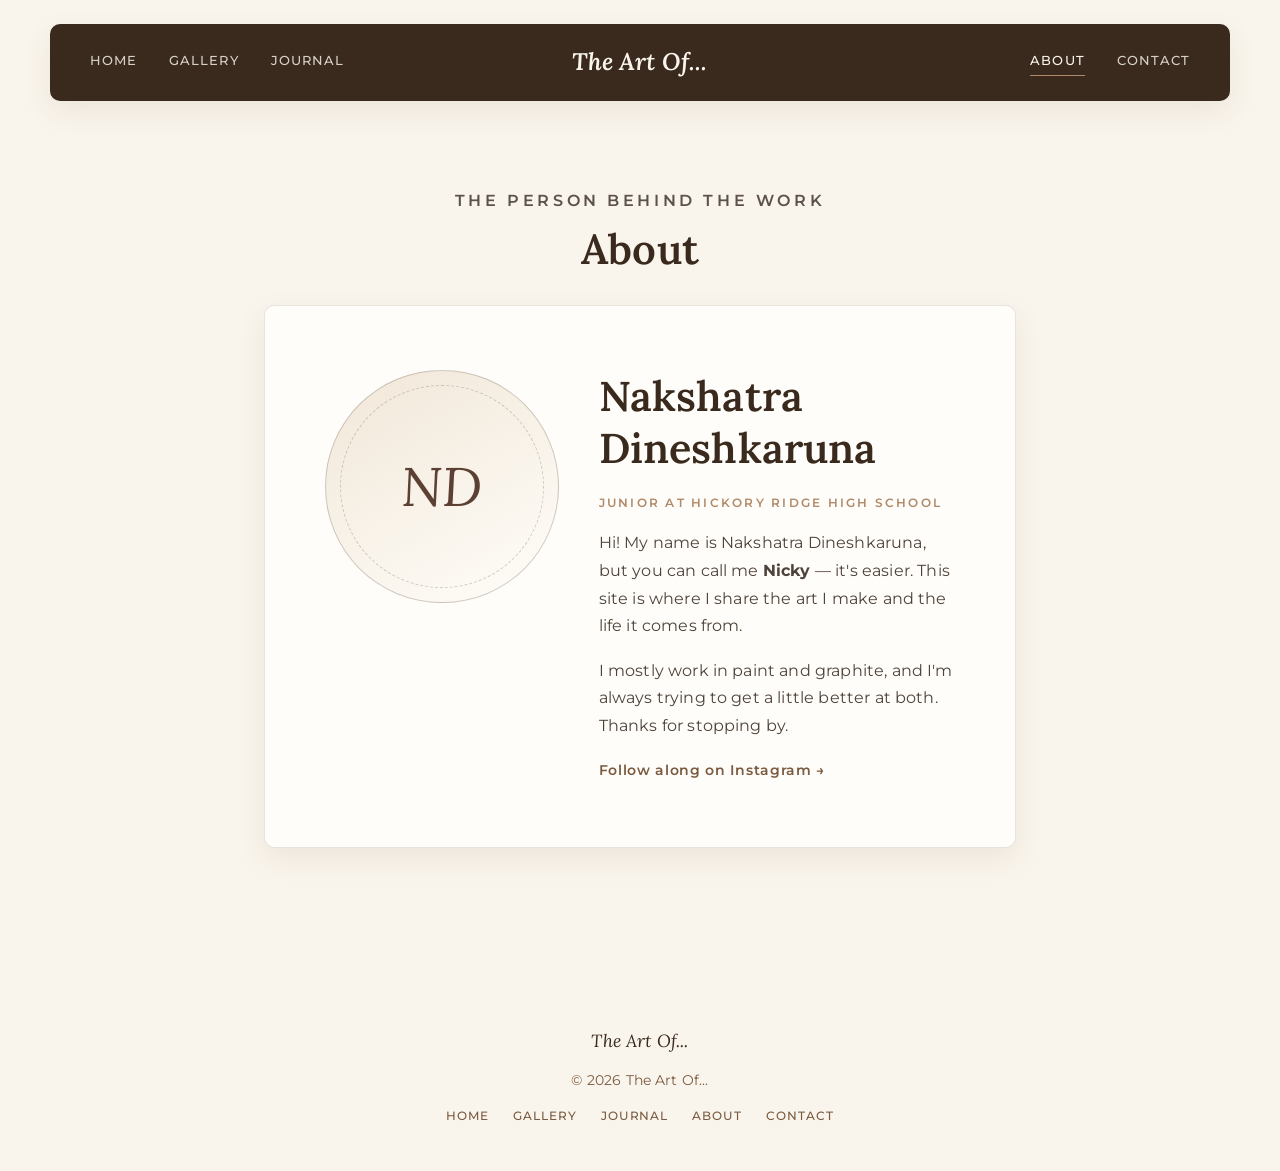
==== about.html @ 73129001 "Revamped Site Change from balance sheet to the art of under claudes interpretation" ====
<!DOCTYPE html>
<html lang="en">
<head>
    <meta charset="UTF-8">
    <meta name="viewport" content="width=device-width, initial-scale=1.0">
    <title>About | The Art Of...</title>
    <meta name="description" content="About the person behind The Art Of...">
    <link rel="icon" href="data:image/svg+xml,%3Csvg xmlns='http://www.w3.org/2000/svg' viewBox='0 0 64 64'%3E%3Crect width='64' height='64' rx='12' fill='%233A2A1E'/%3E%3Cpath d='M16 44c8-20 20-28 32-28-4 12-12 24-32 28z' fill='none' stroke='%23FAF5EC' stroke-width='3'/%3E%3Ccircle cx='20' cy='46' r='3' fill='%23FAF5EC'/%3E%3C/svg%3E">
    <link rel="stylesheet" href="style.css">
    <link rel="preconnect" href="https://fonts.googleapis.com">
    <link rel="preconnect" href="https://fonts.gstatic.com" crossorigin>
    <link href="https://fonts.googleapis.com/css2?family=Lora:ital,wght@0,500;0,600;1,600&family=Montserrat:wght@400;500;600&display=swap" rel="stylesheet">
</head>
<body>
    <div class="ambient"></div>

    <header>
        <nav class="nav-left">
            <a href="home.html" data-cms="Site / Nav Home">Home</a>
            <a href="gallery.html" data-cms="Site / Nav Gallery">Gallery</a>
            <a href="journal.html" data-cms="Site / Nav Journal">Journal</a>
        </nav>

        <div class="logo">The Art Of...</div>

        <nav class="nav-right">
            <a href="about.html" class="active" data-cms="Site / Nav About">About</a>
            <a href="contact.html" data-cms="Site / Nav Contact">Contact</a>
        </nav>
    </header>

    <main class="explore-container">
        <div class="explore-header reveal">
            <p class="section-kicker" data-cms="About / Kicker">The Person Behind The Work</p>
            <h1 data-cms="About / Page Title">About</h1>
        </div>

        <section class="team-profile-section reveal">
            <div class="hero-section">
                <div class="hero-image-container">
                    <!-- Shows a monogram by default. Add a "Photo URL" in the About tab to swap in a real photo. -->
                    <div class="monogram" id="about-monogram"><span data-cms="About / Initials">ND</span></div>
                    <img
                        class="about-photo is-hidden"
                        id="about-photo"
                        data-cms-src="About / Photo URL"
                        data-cms-fallback-hide="#about-monogram"
                        alt="Portrait"
                    >
                </div>

                <div class="hero-text-block" style="text-align: left;">
                    <h2 data-cms="About / Name">Nakshatra Dineshkaruna</h2>
                    <p class="accent-text" style="color: var(--tan); margin-bottom: 10px;" data-cms="About / Role">Junior at Hickory Ridge High School</p>

                    <p class="hero-description" data-cms="About / Bio Paragraph 1">
                        Hi! My name is Nakshatra Dineshkaruna, but you can call me <strong>Nicky</strong> —
                        it's easier. This site is where I share the art I make and the life it comes from.
                    </p>

                    <p class="hero-description" data-cms="About / Bio Paragraph 2">
                        I mostly work in paint and graphite, and I'm always trying to get a little
                        better at both. Thanks for stopping by.
                    </p>

                    <div class="read-more">
                        <a href="https://instagram.com/n_art2025" target="_blank" class="link-arrow" data-cms-href="About / Instagram URL">
                            <span data-cms="About / Instagram Text">Follow along on Instagram →</span>
                        </a>
                    </div>
                </div>
            </div>
        </section>
    </main>

    <footer>
        <p class="footer-mark">The Art Of...</p>
        <p>© 2026 The Art Of...</p>
        <nav>
            <a href="home.html" data-cms="Site / Nav Home">Home</a>
            <a href="gallery.html" data-cms="Site / Nav Gallery">Gallery</a>
            <a href="journal.html" data-cms="Site / Nav Journal">Journal</a>
            <a href="about.html" data-cms="Site / Nav About">About</a>
            <a href="contact.html" data-cms="Site / Nav Contact">Contact</a>
        </nav>
    </footer>

    <script src="script.js"></script>
</body>
</html>
---- style.css ----
/* ==========================================================================
   THE ART OF... — design system
   Warm, editorial, handmade-but-considered. Built to feel timeless, not trendy.
   ========================================================================== */

:root {
    /* Palette */
    --cream:        #FAF5EC;
    --cream-deep:   #F1E7D8;
    --paper:        #FFFDF9;
    --espresso:     #3A2A1E;
    --coffee:       #5C4033;
    --coffee-mid:   #7A5A40;
    --tan:          #B08968;
    --sage:         #3D4E40;
    --ink:          #362A21;
    --line:         rgba(58, 42, 30, 0.12);
    --line-strong:  rgba(58, 42, 30, 0.22);
    --shadow-soft:  0 10px 30px rgba(58, 42, 30, 0.08);
    --shadow-lift:  0 18px 40px rgba(58, 42, 30, 0.14);

    /* Type */
    --font-display: 'Lora', Georgia, serif;
    --font-body: 'Montserrat', 'Helvetica Neue', Arial, sans-serif;

    /* Rhythm */
    --radius: 4px;
    --radius-lg: 10px;
    --max-width: 1180px;
}

/* ------------------------------------------------------------------ */
/* RESET & BASE                                                        */
/* ------------------------------------------------------------------ */
* { box-sizing: border-box; }

html {
    scroll-behavior: smooth;
}

html, body {
    margin: 0;
    padding: 0;
    min-height: 100%;
    display: flex;
    flex-direction: column;
    background-color: var(--cream);
}

body {
    color: var(--ink);
    font-family: var(--font-body);
    font-weight: 400;
    line-height: 1.7;
    letter-spacing: 0.01em;
    position: relative;
    overflow-x: hidden;
}

img { max-width: 100%; display: block; }
a { color: inherit; }

h1, h2, h3 {
    font-family: var(--font-display);
    font-weight: 600;
    color: var(--espresso);
    line-height: 1.25;
    margin: 0 0 0.5em;
}

::selection {
    background: var(--tan);
    color: var(--paper);
}

.is-hidden { display: none !important; }

/* ------------------------------------------------------------------ */
/* AMBIENT TEXTURE — soft, still, never distracting                    */
/* ------------------------------------------------------------------ */
.ambient {
    position: fixed;
    inset: 0;
    z-index: -1;
    pointer-events: none;
    background-image:
        radial-gradient(ellipse 60% 45% at 8% 0%, rgba(176, 137, 104, 0.16), transparent 60%),
        radial-gradient(ellipse 55% 40% at 100% 12%, rgba(61, 78, 64, 0.10), transparent 60%),
        radial-gradient(ellipse 50% 40% at 15% 100%, rgba(92, 64, 51, 0.10), transparent 60%);
}

/* A single, faint ring watermark — like a stain left on a studio table */
.ambient::after {
    content: "";
    position: absolute;
    top: 62%;
    right: -6%;
    width: 420px;
    height: 420px;
    border-radius: 50%;
    border: 22px solid rgba(92, 64, 51, 0.045);
}

/* ------------------------------------------------------------------ */
/* HEADER & NAVIGATION                                                  */
/* ------------------------------------------------------------------ */
header {
    background-color: var(--espresso);
    display: flex;
    justify-content: space-between;
    align-items: center;
    padding: 18px 40px;
    max-width: var(--max-width);
    width: calc(100% - 40px);
    margin: 24px auto 10px;
    border-radius: var(--radius-lg);
    box-shadow: var(--shadow-soft);
}

.nav-left, .nav-right, .logo {
    flex: 1;
    display: flex;
    align-items: center;
}

.logo {
    justify-content: center;
    font-family: var(--font-display);
    font-style: italic;
    font-weight: 600;
    font-size: 1.5rem;
    color: var(--cream);
    white-space: nowrap;
    padding: 0 20px;
}

.nav-left { justify-content: flex-start; gap: 32px; }
.nav-right { justify-content: flex-end; gap: 32px; }

nav a {
    text-decoration: none;
    color: rgba(250, 245, 236, 0.82);
    font-family: var(--font-body);
    font-size: 0.82rem;
    font-weight: 500;
    letter-spacing: 0.08em;
    text-transform: uppercase;
    white-space: nowrap;
    position: relative;
    padding-bottom: 4px;
    transition: color 0.25s ease;
}

nav a::after {
    content: "";
    position: absolute;
    left: 0;
    bottom: 0;
    width: 0;
    height: 1px;
    background: var(--tan);
    transition: width 0.25s ease;
}

nav a:hover,
nav a.active {
    color: var(--cream);
}

nav a:hover::after,
nav a.active::after {
    width: 100%;
}

@media (max-width: 720px) {
    header {
        flex-wrap: wrap;
        gap: 14px;
        padding: 18px 24px;
    }
    .logo { order: -1; flex-basis: 100%; padding: 0 0 8px; }
    .nav-left, .nav-right { flex: none; gap: 20px; }
}

/* ------------------------------------------------------------------ */
/* SHARED TEXT UTILITIES                                                */
/* ------------------------------------------------------------------ */
.accent-text {
    font-family: var(--font-body);
    font-size: 0.78rem;
    font-weight: 600;
    letter-spacing: 0.18em;
    text-transform: uppercase;
    color: var(--tan);
    margin: 0 0 14px;
}

.section-kicker {
    display: inline-block;
    font-family: var(--font-body);
    font-size: 0.72rem;
    font-weight: 600;
    letter-spacing: 0.22em;
    text-transform: uppercase;
    color: var(--coffee-mid);
    margin-bottom: 10px;
}

.rule {
    width: 56px;
    height: 2px;
    background: var(--tan);
    border: none;
    margin: 18px auto;
}

.rule.left { margin: 18px 0; }

/* Buttons & links styled like a button */
.btn {
    display: inline-block;
    padding: 14px 34px;
    border: 1px solid var(--espresso);
    border-radius: 2px;
    text-decoration: none;
    color: var(--espresso);
    font-family: var(--font-body);
    font-size: 0.78rem;
    font-weight: 600;
    letter-spacing: 0.14em;
    text-transform: uppercase;
    transition: background-color 0.35s ease, color 0.35s ease;
}

.btn:hover {
    background-color: var(--espresso);
    color: var(--cream);
}

.read-more a, .link-arrow {
    display: inline-flex;
    align-items: center;
    gap: 6px;
    text-decoration: none;
    color: var(--coffee-mid);
    font-weight: 600;
    font-size: 0.85rem;
    letter-spacing: 0.05em;
    border-bottom: 1px solid transparent;
    transition: border-color 0.3s ease, gap 0.3s ease;
}

.read-more a:hover, .link-arrow:hover {
    border-color: var(--coffee-mid);
    gap: 10px;
}

/* ------------------------------------------------------------------ */
/* SCROLL REVEAL                                                       */
/* ------------------------------------------------------------------ */
.reveal {
    opacity: 0;
    transform: translateY(18px);
    transition: opacity 0.8s ease, transform 0.8s ease;
}

.reveal.is-visible {
    opacity: 1;
    transform: translateY(0);
}

/* ------------------------------------------------------------------ */
/* HERO SECTION (Home)                                                  */
/* ------------------------------------------------------------------ */
.hero-section {
    max-width: var(--max-width);
    margin: 30px auto;
    padding: 64px 60px;
    background-color: var(--paper);
    border: 1px solid var(--line);
    box-shadow: var(--shadow-soft);
    border-radius: var(--radius-lg);
    display: flex;
    justify-content: space-between;
    align-items: center;
    gap: 40px;
}

.hero-image-container {
    flex-basis: 38%;
    position: relative;
}

.cup-illustration {
    width: 100%;
    height: auto;
    display: block;
    filter: drop-shadow(6px 10px 18px rgba(58, 42, 30, 0.12));
}

.hero-text-block {
    flex-basis: 58%;
}

.hero-text-block h2 {
    font-size: 2.6rem;
    margin-bottom: 18px;
}

.hero-description {
    font-size: 1.02rem;
    color: var(--ink);
    opacity: 0.88;
    max-width: 46ch;
}

@media (max-width: 860px) {
    .hero-section {
        flex-direction: column;
        padding: 48px 28px;
        text-align: center;
    }
    .hero-image-container { flex-basis: 60%; max-width: 260px; }
    .hero-description { max-width: 100%; }
}

/* ------------------------------------------------------------------ */
/* RECENT JOURNAL ENTRIES (Home)                                        */
/* ------------------------------------------------------------------ */
.recent-section {
    max-width: var(--max-width);
    margin: 10px auto 40px;
    padding: 0 40px;
    text-align: center;
}

.recent-grid {
    display: grid;
    grid-template-columns: repeat(3, 1fr);
    gap: 26px;
    margin-top: 34px;
    text-align: left;
}

.post-card {
    background: var(--paper);
    border: 1px solid var(--line);
    border-radius: var(--radius);
    padding: 30px 26px;
    transition: transform 0.35s ease, box-shadow 0.35s ease;
}

.post-card:hover {
    transform: translateY(-6px);
    box-shadow: var(--shadow-lift);
}

.post-card .post-tag {
    font-size: 0.7rem;
    font-weight: 600;
    letter-spacing: 0.14em;
    text-transform: uppercase;
    color: var(--tan);
    margin-bottom: 12px;
    display: block;
}

.post-card h3 {
    font-size: 1.2rem;
    margin-bottom: 10px;
}

.post-card p {
    font-size: 0.92rem;
    color: var(--ink);
    opacity: 0.8;
    margin-bottom: 18px;
}

.post-card-note {
    margin-top: 30px;
    font-size: 0.85rem;
    color: var(--coffee-mid);
    font-style: italic;
}

@media (max-width: 900px) {
    .recent-grid { grid-template-columns: 1fr; }
}

/* ------------------------------------------------------------------ */
/* SINGLE POST PAGE                                                     */
/* ------------------------------------------------------------------ */
.post-detail-wrap {
    max-width: 720px;
    margin: 0 auto;
    text-align: center;
}

.post-detail-wrap h1 {
    font-size: 2.4rem;
}

.post-detail-date {
    color: var(--coffee-mid);
    font-size: 0.82rem;
    letter-spacing: 0.05em;
    margin-bottom: 0;
}

.post-hero-image {
    width: 100%;
    max-height: 380px;
    object-fit: cover;
    border-radius: var(--radius-lg);
    margin: 28px 0 42px;
    box-shadow: var(--shadow-soft);
}

.post-hero-fallback {
    width: 100%;
    height: 200px;
    border-radius: var(--radius-lg);
    margin: 28px 0 42px;
}

.post-body {
    text-align: left;
    font-size: 1.04rem;
}

.post-body p {
    margin-bottom: 22px;
}

/* ------------------------------------------------------------------ */
/* SHARED PAGE HEADER (Gallery / Journal / About)                       */
/* ------------------------------------------------------------------ */
.explore-container {
    padding: 60px 40px 80px;
    max-width: var(--max-width);
    margin: 0 auto;
    text-align: center;
}

.explore-header h1 {
    font-size: 2.6rem;
    margin-bottom: 12px;
}

.explore-header p {
    color: var(--ink);
    opacity: 0.8;
    margin-bottom: 8px;
    font-size: 1.02rem;
}

.explore-grid {
    display: grid;
    grid-template-columns: repeat(3, 1fr);
    gap: 30px;
    margin-top: 46px;
}

.explore-card {
    background: var(--paper);
    padding: 0 0 30px;
    border-radius: var(--radius-lg);
    box-shadow: var(--shadow-soft);
    transition: transform 0.35s ease, box-shadow 0.35s ease;
    border: 1px solid var(--line);
    overflow: hidden;
    text-align: left;
}

.explore-card:hover {
    transform: translateY(-8px);
    box-shadow: var(--shadow-lift);
}

.card-image {
    height: 150px;
    width: 100%;
    margin-bottom: 26px;
    display: flex;
    align-items: center;
    justify-content: center;
    position: relative;
}

.card-image svg { width: 46px; height: 46px; }

.tone-a { background: linear-gradient(135deg, #E7D8C3, #C9A87C); }
.tone-b { background: linear-gradient(135deg, #7A5A40, #4A3427); }
.tone-c { background: linear-gradient(135deg, #D9DCC9, #AEB9A0); }

.card-image.tone-b svg { stroke: #F1E7D8; }
.card-image.tone-a svg,
.card-image.tone-c svg { stroke: #3A2A1E; }

.explore-card h3, .explore-card p, .explore-card a {
    margin-left: 26px;
    margin-right: 26px;
}

.explore-card h3 {
    font-size: 1.25rem;
    margin-bottom: 12px;
}

.explore-card p {
    font-size: 0.92rem;
    color: var(--ink);
    opacity: 0.8;
    margin-bottom: 20px;
}

@media (max-width: 900px) {
    .explore-grid { grid-template-columns: 1fr; }
}

/* ------------------------------------------------------------------ */
/* ABOUT PAGE                                                           */
/* ------------------------------------------------------------------ */
.team-profile-section .hero-section {
    align-items: flex-start;
}

.monogram {
    width: 100%;
    aspect-ratio: 1 / 1;
    border-radius: 50%;
    background: linear-gradient(150deg, var(--cream-deep), var(--paper));
    border: 1px solid var(--line-strong);
    display: flex;
    align-items: center;
    justify-content: center;
    position: relative;
}

.monogram::before {
    content: "";
    position: absolute;
    inset: 14px;
    border-radius: 50%;
    border: 1px dashed var(--line-strong);
}

.monogram span {
    font-family: var(--font-display);
    font-style: italic;
    font-size: 3.4rem;
    color: var(--coffee);
}

.about-photo {
    width: 100%;
    aspect-ratio: 1 / 1;
    border-radius: 50%;
    object-fit: cover;
    border: 1px solid var(--line-strong);
    box-shadow: var(--shadow-soft);
}

/* ------------------------------------------------------------------ */
/* CONTACT PAGE & FORM                                                  */
/* ------------------------------------------------------------------ */
.contact-layout {
    max-width: 760px;
    margin: 0 auto;
    text-align: center;
}

.contact-form {
    text-align: left;
    margin-top: 40px;
    background: var(--paper);
    border: 1px solid var(--line);
    border-radius: var(--radius-lg);
    padding: 44px 48px;
    box-shadow: var(--shadow-soft);
}

.form-row {
    margin-bottom: 26px;
}

.form-row label {
    display: block;
    font-size: 0.75rem;
    font-weight: 600;
    letter-spacing: 0.1em;
    text-transform: uppercase;
    color: var(--coffee-mid);
    margin-bottom: 10px;
}

.form-row input,
.form-row textarea {
    width: 100%;
    border: none;
    border-bottom: 1px solid var(--line-strong);
    background: transparent;
    font-family: var(--font-body);
    font-size: 1rem;
    color: var(--ink);
    padding: 8px 2px;
    transition: border-color 0.25s ease;
}

.form-row input:focus,
.form-row textarea:focus {
    outline: none;
    border-color: var(--coffee);
}

.form-row textarea {
    resize: vertical;
    min-height: 110px;
}

/* honeypot field — hidden from real visitors, catches bots */
.hp-field {
    position: absolute;
    left: -9999px;
    width: 1px;
    height: 1px;
    overflow: hidden;
}

.form-submit {
    display: flex;
    align-items: center;
    gap: 18px;
    margin-top: 8px;
}

.form-status {
    font-size: 0.85rem;
    color: var(--sage);
}

.form-status.error { color: #A24B3C; }

.contact-divider {
    display: flex;
    align-items: center;
    gap: 16px;
    margin: 46px 0 30px;
    color: var(--coffee-mid);
    font-size: 0.75rem;
    letter-spacing: 0.14em;
    text-transform: uppercase;
}

.contact-divider::before,
.contact-divider::after {
    content: "";
    flex: 1;
    height: 1px;
    background: var(--line);
}

.contact-email-link a {
    color: var(--coffee);
    font-size: 1.3rem;
    text-decoration: none;
    font-weight: 600;
    font-family: var(--font-display);
}

.social-links-row {
    margin-top: 24px;
    display: flex;
    justify-content: center;
    gap: 26px;
}

.social-link {
    text-decoration: none;
    color: var(--coffee-mid);
    font-size: 0.82rem;
    font-weight: 600;
    letter-spacing: 0.08em;
    text-transform: uppercase;
    border-bottom: 1px solid transparent;
    transition: border-color 0.3s ease;
}

.social-link:hover { border-color: var(--coffee-mid); }

@media (max-width: 600px) {
    .contact-form { padding: 32px 24px; }
}

/* ------------------------------------------------------------------ */
/* WELCOME / LANDING PAGE (index.html)                                  */
/* ------------------------------------------------------------------ */
.welcome-body {
    background: radial-gradient(ellipse 80% 60% at 50% -10%, #F1E4D0, var(--cream) 60%);
    height: 100vh;
    overflow: hidden;
}

.welcome-overlay {
    height: 100vh;
    display: flex;
    align-items: center;
    justify-content: center;
    position: relative;
}

.welcome-content {
    text-align: center;
    padding: 40px;
    position: relative;
    z-index: 2;
}

.welcome-kicker {
    font-size: 0.75rem;
    letter-spacing: 0.3em;
    text-transform: uppercase;
    color: var(--tan);
    margin-bottom: 22px;
}

.welcome-content h1 {
    font-size: 4rem;
    font-style: italic;
    color: var(--espresso);
    margin-bottom: 14px;
}

.welcome-content p {
    font-family: var(--font-body);
    font-size: 0.95rem;
    letter-spacing: 0.08em;
    text-transform: uppercase;
    color: var(--coffee-mid);
    margin-bottom: 40px;
}

.enter-button {
    padding: 16px 44px;
    border: 1px solid var(--espresso);
    text-decoration: none;
    color: var(--espresso);
    font-family: var(--font-body);
    font-size: 0.8rem;
    font-weight: 600;
    letter-spacing: 0.14em;
    text-transform: uppercase;
    transition: background-color 0.4s ease, color 0.4s ease;
}

.enter-button:hover {
    background-color: var(--espresso);
    color: var(--cream);
}

/* Decorative brushstroke flourish, drawn purely in SVG — no external image needed */
.intro-flourish {
    position: absolute;
    top: 14%;
    left: 50%;
    transform: translateX(-50%);
    width: 90px;
    height: 60px;
    opacity: 0.6;
    z-index: 1;
}

.intro-flourish svg { width: 100%; height: 100%; }

.intro-flourish path {
    stroke: var(--tan);
    stroke-width: 2;
    fill: none;
    stroke-linecap: round;
    stroke-linejoin: round;
}

@media (max-width: 600px) {
    .welcome-content h1 { font-size: 2.6rem; }
}

/* ------------------------------------------------------------------ */
/* FOOTER                                                               */
/* ------------------------------------------------------------------ */
footer {
    text-align: center;
    padding: 50px 20px 40px;
    margin-top: auto;
    color: var(--coffee-mid);
    font-size: 0.85rem;
}

footer .footer-mark {
    font-family: var(--font-display);
    font-style: italic;
    font-size: 1.1rem;
    color: var(--espresso);
    margin-bottom: 8px;
}

footer nav {
    display: flex;
    justify-content: center;
    gap: 24px;
    margin-top: 14px;
}

footer nav a {
    text-decoration: none;
    color: var(--coffee-mid);
    font-size: 0.75rem;
    letter-spacing: 0.08em;
    text-transform: uppercase;
}

footer nav a:hover { color: var(--espresso); }

/* ------------------------------------------------------------------ */
/* GALLERY                                                              */
/* ------------------------------------------------------------------ */
.gallery-grid {
    display: grid;
    grid-template-columns: repeat(3, 1fr);
    gap: 28px;
    margin-top: 46px;
    text-align: left;
}

.gallery-card {
    margin: 0;
    background: var(--paper);
    border: 1px solid var(--line);
    border-radius: var(--radius-lg);
    overflow: hidden;
    box-shadow: var(--shadow-soft);
    cursor: pointer;
    transition: transform 0.35s ease, box-shadow 0.35s ease;
}

.gallery-card:hover {
    transform: translateY(-6px);
    box-shadow: var(--shadow-lift);
}

.gallery-card img {
    width: 100%;
    height: 240px;
    object-fit: cover;
}

.gallery-card figcaption {
    padding: 18px 20px 22px;
}

.gallery-card h3 {
    font-size: 1.1rem;
    margin-bottom: 6px;
}

.gallery-medium {
    font-size: 0.78rem;
    letter-spacing: 0.06em;
    text-transform: uppercase;
    color: var(--tan);
}

.gallery-empty-note {
    margin-top: 40px;
    color: var(--coffee-mid);
    font-style: italic;
}

@media (max-width: 900px) {
    .gallery-grid { grid-template-columns: 1fr; }
}

/* Lightbox — click a gallery piece to view it larger */
.lightbox {
    position: fixed;
    inset: 0;
    background: rgba(58, 42, 30, 0.88);
    z-index: 100;
    display: none;
    align-items: center;
    justify-content: center;
    padding: 40px 20px;
}

.lightbox.is-open { display: flex; }

.lightbox-content {
    max-width: 900px;
    max-height: 90vh;
    width: 100%;
    display: flex;
    flex-direction: column;
    align-items: center;
    gap: 18px;
}

.lightbox-content img {
    max-width: 100%;
    max-height: 65vh;
    object-fit: contain;
    border-radius: var(--radius);
    box-shadow: 0 20px 60px rgba(0, 0, 0, 0.4);
}

.lightbox-caption {
    text-align: center;
    color: var(--paper);
}

.lightbox-caption h3 {
    color: var(--paper);
    font-size: 1.3rem;
    margin-bottom: 6px;
}

.lightbox-caption .gallery-medium {
    color: var(--tan);
}

.lightbox-caption p {
    margin-top: 10px;
    color: rgba(255, 253, 249, 0.85);
    max-width: 60ch;
}

.lightbox-close {
    position: absolute;
    top: 24px;
    right: 32px;
    color: var(--paper);
    font-size: 2rem;
    line-height: 1;
    cursor: pointer;
    background: none;
    border: none;
    font-family: var(--font-body);
}
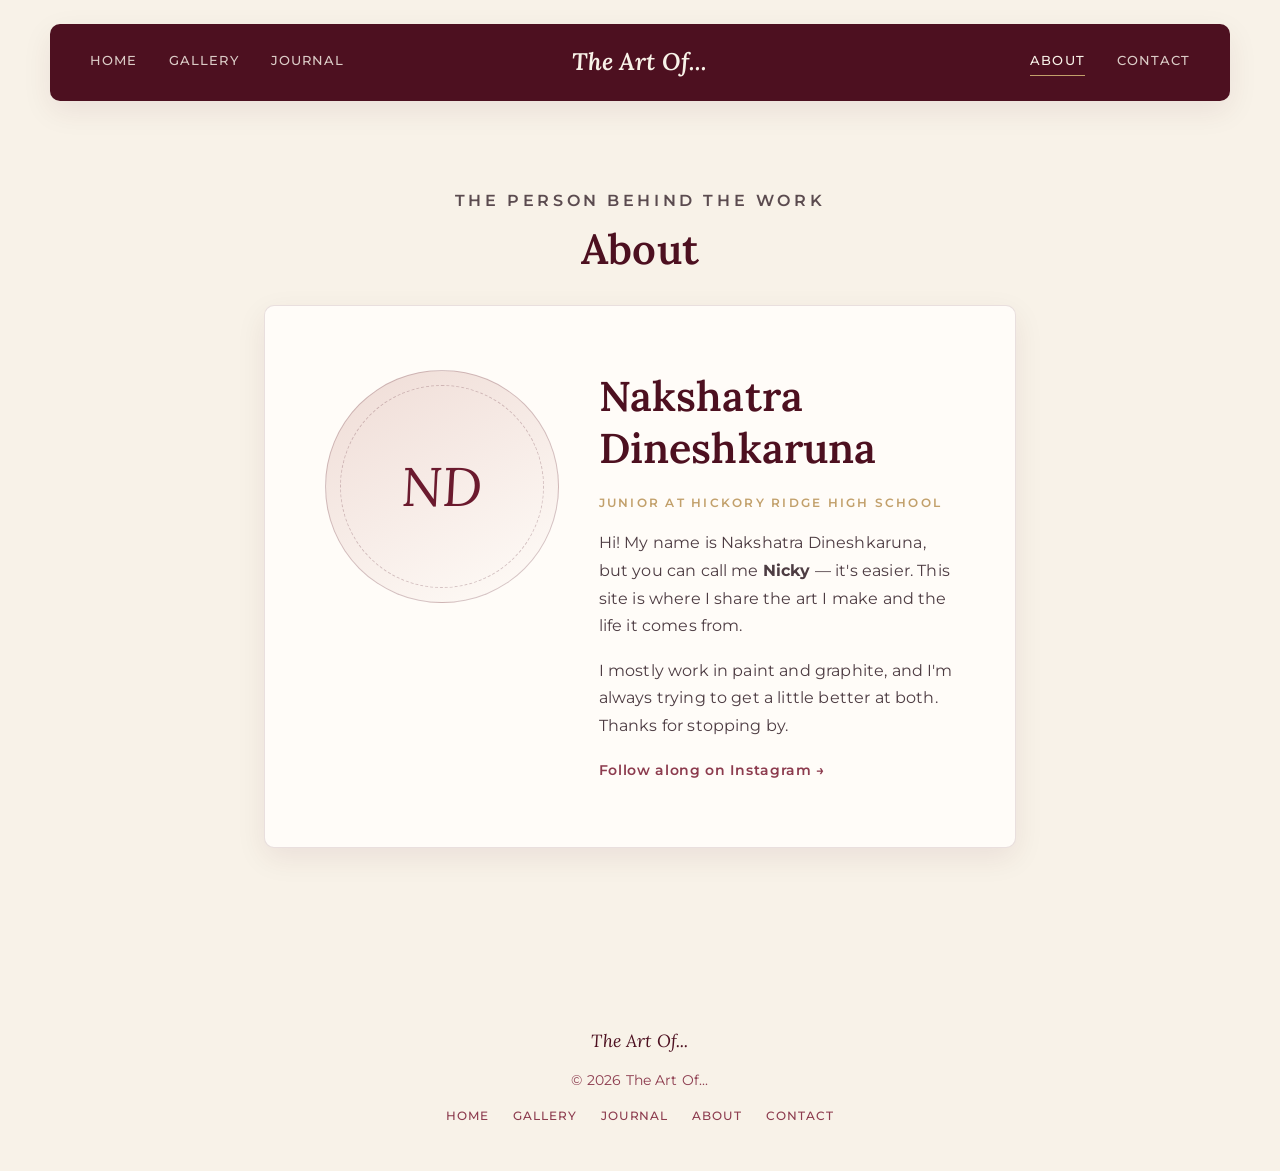
==== commit 11f53f1e: "Changed to the art off stylewise" ====
--- a/about.html
+++ b/about.html
@@ -5,7 +5,7 @@
     <meta name="viewport" content="width=device-width, initial-scale=1.0">
     <title>About | The Art Of...</title>
     <meta name="description" content="About the person behind The Art Of...">
-    <link rel="icon" href="data:image/svg+xml,%3Csvg xmlns='http://www.w3.org/2000/svg' viewBox='0 0 64 64'%3E%3Crect width='64' height='64' rx='12' fill='%233A2A1E'/%3E%3Cpath d='M16 44c8-20 20-28 32-28-4 12-12 24-32 28z' fill='none' stroke='%23FAF5EC' stroke-width='3'/%3E%3Ccircle cx='20' cy='46' r='3' fill='%23FAF5EC'/%3E%3C/svg%3E">
+    <link rel="icon" href="data:image/svg+xml,%3Csvg xmlns='http://www.w3.org/2000/svg' viewBox='0 0 64 64'%3E%3Crect width='64' height='64' rx='12' fill='%234D1020'/%3E%3Cpath d='M16 44c8-20 20-28 32-28-4 12-12 24-32 28z' fill='none' stroke='%23F8F2E8' stroke-width='3'/%3E%3Ccircle cx='20' cy='46' r='3' fill='%23F8F2E8'/%3E%3C/svg%3E">
     <link rel="stylesheet" href="style.css">
     <link rel="preconnect" href="https://fonts.googleapis.com">
     <link rel="preconnect" href="https://fonts.gstatic.com" crossorigin>
--- a/style.css
+++ b/style.css
@@ -4,20 +4,20 @@
    ========================================================================== */
 
 :root {
-    /* Palette */
-    --cream:        #FAF5EC;
-    --cream-deep:   #F1E7D8;
-    --paper:        #FFFDF9;
-    --espresso:     #3A2A1E;
-    --coffee:       #5C4033;
-    --coffee-mid:   #7A5A40;
-    --tan:          #B08968;
+    /* Palette — deep burgundy & cream, sampled from the brand wordmark */
+    --cream:        #F8F2E8;
+    --cream-deep:   #EFDCD6;
+    --paper:        #FFFCF8;
+    --espresso:     #4D1020;
+    --coffee:       #6B1A2E;
+    --coffee-mid:   #8C3B4E;
+    --tan:          #C2A06B;
     --sage:         #3D4E40;
-    --ink:          #362A21;
-    --line:         rgba(58, 42, 30, 0.12);
-    --line-strong:  rgba(58, 42, 30, 0.22);
-    --shadow-soft:  0 10px 30px rgba(58, 42, 30, 0.08);
-    --shadow-lift:  0 18px 40px rgba(58, 42, 30, 0.14);
+    --ink:          #35222A;
+    --line:         rgba(77, 16, 32, 0.12);
+    --line-strong:  rgba(77, 16, 32, 0.22);
+    --shadow-soft:  0 10px 30px rgba(77, 16, 32, 0.08);
+    --shadow-lift:  0 18px 40px rgba(77, 16, 32, 0.14);
 
     /* Type */
     --font-display: 'Lora', Georgia, serif;
@@ -84,9 +84,9 @@
     z-index: -1;
     pointer-events: none;
     background-image:
-        radial-gradient(ellipse 60% 45% at 8% 0%, rgba(176, 137, 104, 0.16), transparent 60%),
-        radial-gradient(ellipse 55% 40% at 100% 12%, rgba(61, 78, 64, 0.10), transparent 60%),
-        radial-gradient(ellipse 50% 40% at 15% 100%, rgba(92, 64, 51, 0.10), transparent 60%);
+        radial-gradient(ellipse 60% 45% at 8% 0%, rgba(194, 160, 107, 0.16), transparent 60%),
+        radial-gradient(ellipse 55% 40% at 100% 12%, rgba(140, 59, 78, 0.10), transparent 60%),
+        radial-gradient(ellipse 50% 40% at 15% 100%, rgba(107, 26, 46, 0.10), transparent 60%);
 }
 
 /* A single, faint ring watermark — like a stain left on a studio table */
@@ -98,7 +98,7 @@
     width: 420px;
     height: 420px;
     border-radius: 50%;
-    border: 22px solid rgba(92, 64, 51, 0.045);
+    border: 22px solid rgba(77, 16, 32, 0.05);
 }
 
 /* ------------------------------------------------------------------ */
@@ -490,13 +490,13 @@
 
 .card-image svg { width: 46px; height: 46px; }
 
-.tone-a { background: linear-gradient(135deg, #E7D8C3, #C9A87C); }
-.tone-b { background: linear-gradient(135deg, #7A5A40, #4A3427); }
-.tone-c { background: linear-gradient(135deg, #D9DCC9, #AEB9A0); }
-
-.card-image.tone-b svg { stroke: #F1E7D8; }
+.tone-a { background: linear-gradient(135deg, #E8D2C0, #C2A06B); }
+.tone-b { background: linear-gradient(135deg, #8C3B4E, #4D1020); }
+.tone-c { background: linear-gradient(135deg, #DEC9CD, #A8798A); }
+
+.card-image.tone-b svg { stroke: #F8F2E8; }
 .card-image.tone-a svg,
-.card-image.tone-c svg { stroke: #3A2A1E; }
+.card-image.tone-c svg { stroke: #4D1020; }
 
 .explore-card h3, .explore-card p, .explore-card a {
     margin-left: 26px;
@@ -697,7 +697,7 @@
 /* WELCOME / LANDING PAGE (index.html)                                  */
 /* ------------------------------------------------------------------ */
 .welcome-body {
-    background: radial-gradient(ellipse 80% 60% at 50% -10%, #F1E4D0, var(--cream) 60%);
+    background: radial-gradient(ellipse 90% 70% at 50% 25%, #5C1428, var(--espresso) 70%);
     height: 100vh;
     overflow: hidden;
 }
@@ -728,7 +728,7 @@
 .welcome-content h1 {
     font-size: 4rem;
     font-style: italic;
-    color: var(--espresso);
+    color: var(--cream);
     margin-bottom: 14px;
 }
 
@@ -737,15 +737,15 @@
     font-size: 0.95rem;
     letter-spacing: 0.08em;
     text-transform: uppercase;
-    color: var(--coffee-mid);
+    color: var(--tan);
     margin-bottom: 40px;
 }
 
 .enter-button {
     padding: 16px 44px;
-    border: 1px solid var(--espresso);
+    border: 1px solid var(--cream);
     text-decoration: none;
-    color: var(--espresso);
+    color: var(--cream);
     font-family: var(--font-body);
     font-size: 0.8rem;
     font-weight: 600;
@@ -755,8 +755,8 @@
 }
 
 .enter-button:hover {
-    background-color: var(--espresso);
-    color: var(--cream);
+    background-color: var(--cream);
+    color: var(--espresso);
 }
 
 /* Decorative brushstroke flourish, drawn purely in SVG — no external image needed */
